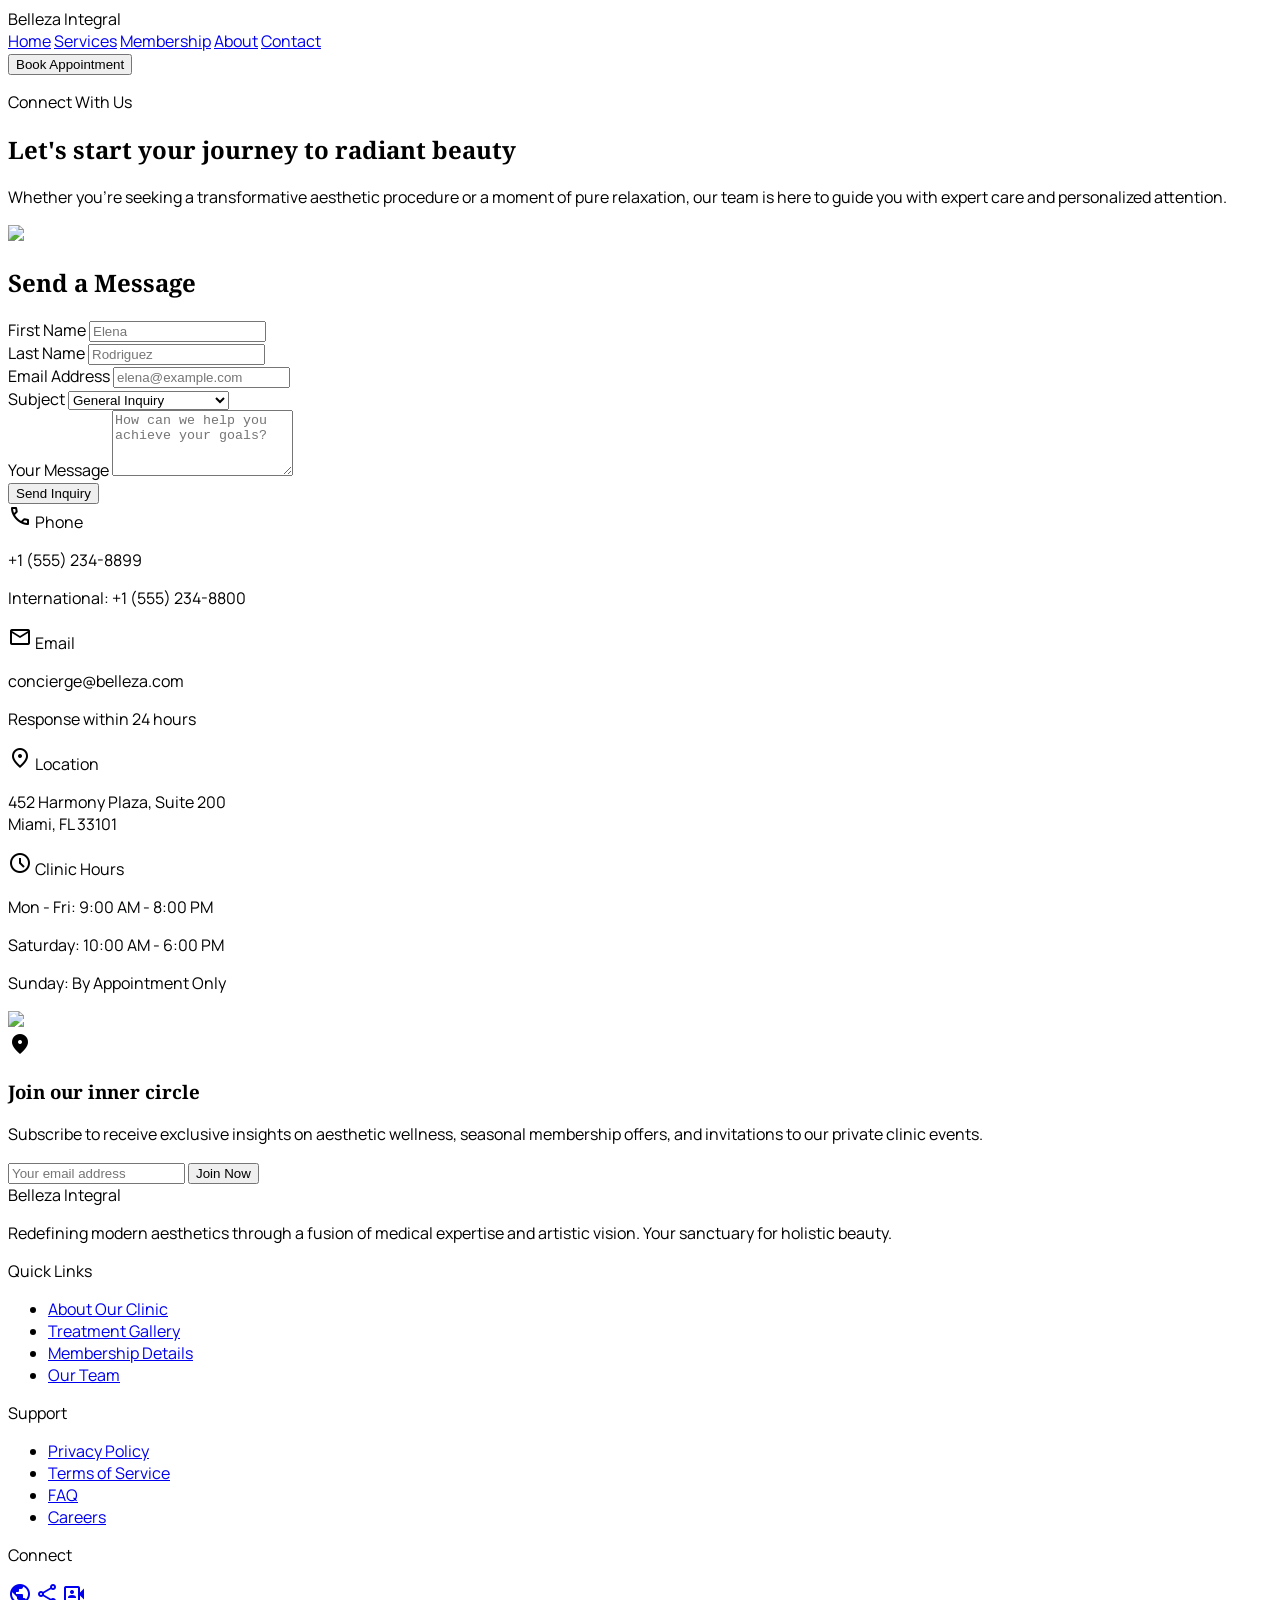
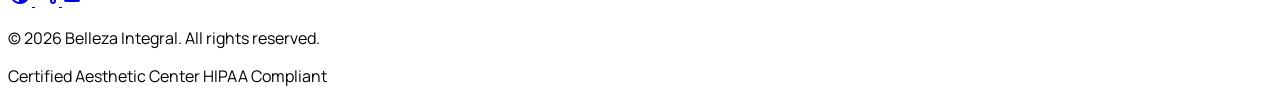
==== contact.html @ de11c049 "Add files via upload" ====
<!DOCTYPE html>

<html class="light" lang="en"><head>
<meta charset="utf-8"/>
<meta content="width=device-width, initial-scale=1.0" name="viewport"/>
<link href="https://fonts.googleapis.com/css2?family=Noto+Serif:ital,wght@0,400;0,700;1,400&amp;family=Manrope:wght@300;400;600;800&amp;display=swap" rel="stylesheet"/>
<link href="https://fonts.googleapis.com/css2?family=Material+Symbols+Outlined:wght,FILL@100..700,0..1&amp;display=swap" rel="stylesheet"/>
<link href="https://fonts.googleapis.com/css2?family=Material+Symbols+Outlined:wght,FILL@100..700,0..1&amp;display=swap" rel="stylesheet"/>
<script src="https://cdn.tailwindcss.com?plugins=forms,container-queries"></script>
<script id="tailwind-config">
      tailwind.config = {
        darkMode: "class",
        theme: {
          extend: {
            "colors": {
                    "on-secondary-fixed-variant": "#524436",
                    "primary-fixed-dim": "#e1c19f",
                    "on-primary": "#ffffff",
                    "surface-bright": "#fbf9f5",
                    "tertiary-fixed": "#ffdbd0",
                    "outline-variant": "#d1c4b8",
                    "on-primary-fixed": "#291804",
                    "secondary-container": "#f4dfcb",
                    "on-tertiary-fixed-variant": "#5d4037",
                    "surface-variant": "#e4e2de",
                    "surface-container": "#efeeea",
                    "on-surface-variant": "#4e453c",
                    "surface-container-high": "#eae8e4",
                    "tertiary-container": "#8f6d62",
                    "surface-dim": "#dbdad6",
                    "inverse-primary": "#e1c19f",
                    "secondary-fixed-dim": "#d7c3b0",
                    "on-error": "#ffffff",
                    "on-primary-container": "#fffbff",
                    "primary-container": "#8a7053",
                    "secondary-fixed": "#f4dfcb",
                    "surface-container-highest": "#e4e2de",
                    "tertiary": "#74554b",
                    "primary-fixed": "#ffddba",
                    "outline": "#80756b",
                    "on-secondary-fixed": "#241a0e",
                    "on-tertiary-fixed": "#2c160e",
                    "error": "#ba1a1a",
                    "surface-tint": "#735a3f",
                    "surface-container-low": "#f5f3ef",
                    "on-primary-fixed-variant": "#594229",
                    "background": "#fbf9f5",
                    "surface-container-lowest": "#ffffff",
                    "inverse-surface": "#30312e",
                    "inverse-on-surface": "#f2f0ed",
                    "primary": "#70573c",
                    "error-container": "#ffdad6",
                    "on-error-container": "#93000a",
                    "on-secondary-container": "#716252",
                    "on-secondary": "#ffffff",
                    "on-surface": "#1b1c1a",
                    "on-tertiary-container": "#fffbff",
                    "secondary": "#6b5c4c",
                    "on-background": "#1b1c1a",
                    "surface": "#fbf9f5",
                    "on-tertiary": "#ffffff",
                    "tertiary-fixed-dim": "#e7bdb1"
            },
            "borderRadius": {
                    "DEFAULT": "0.25rem",
                    "lg": "0.5rem",
                    "xl": "0.75rem",
                    "full": "9999px"
            },
            "fontFamily": {
                    "headline": ["Noto Serif"],
                    "body": ["Manrope"],
                    "label": ["Manrope"]
            }
          },
        },
      }
    </script>
<style>
        body { font-family: 'Manrope', sans-serif; }
        h1, h2, h3 { font-family: 'Noto Serif', serif; }
        .material-symbols-outlined {
            font-variation-settings: 'FILL' 0, 'wght' 400, 'GRAD' 0, 'opsz' 24;
        }
        .tonal-shift-on-scroll { transition: background-color 0.3s ease; }
    </style>
</head>
<body class="bg-background text-on-surface antialiased">
<!-- TopNavBar -->
<nav class="fixed top-0 w-full z-50 bg-surface/80 backdrop-blur-md shadow-sm">
<div class="flex justify-between items-center px-12 py-6 max-w-screen-2xl mx-auto">
<div class="text-2xl font-serif italic text-stone-800">Belleza Integral</div>
<div class="hidden md:flex items-center space-x-12">
<a class="font-serif text-lg tracking-wide text-stone-500 hover:text-stone-800 hover:scale-105 transition-transform duration-300" href="home.html">Home</a>
<a class="font-serif text-lg tracking-wide text-stone-500 hover:text-stone-800 hover:scale-105 transition-transform duration-300" href="services.html">Services</a>
<a class="font-serif text-lg tracking-wide text-stone-500 hover:text-stone-800 hover:scale-105 transition-transform duration-300" href="membership.html">Membership</a>
<a class="font-serif text-lg tracking-wide text-stone-500 hover:text-stone-800 hover:scale-105 transition-transform duration-300" href="about.html">About</a>
<a class="font-serif text-lg tracking-wide text-stone-900 border-b border-stone-400 pb-1 hover:scale-105 transition-transform duration-300" href="contact.html">Contact</a>
</div>
<button class="bg-primary text-on-primary px-8 py-3 rounded-md font-label font-semibold text-sm hover:scale-105 transition-transform duration-300">
                Book Appointment
            </button>
</div>
</nav>
<main class="pt-32">
<!-- Hero Section -->
<section class="px-12 max-w-7xl mx-auto mb-24 overflow-hidden">
<div class="grid grid-cols-1 md:grid-cols-12 gap-12 items-center">
<div class="md:col-span-7">
<p class="text-primary font-label uppercase tracking-[0.2em] text-xs font-bold mb-4">Connect With Us</p>
<h1 class="text-6xl font-headline leading-tight mb-8">Let's start your journey to <span class="italic">radiant beauty</span></h1>
<p class="text-on-surface-variant text-lg max-w-xl leading-relaxed">Whether you're seeking a transformative aesthetic procedure or a moment of pure relaxation, our team is here to guide you with expert care and personalized attention.</p>
</div>
<div class="md:col-span-5 relative">
<div class="aspect-[4/5] rounded-xl overflow-hidden shadow-2xl">
<img class="w-full h-full object-cover" data-alt="Close-up of a high-end luxury spa interior with warm ambient lighting, marble surfaces, and fresh lilies in a crystal vase" src="https://lh3.googleusercontent.com/aida-public/[base64]"/>
</div>
<!-- Overlapping Decorative Element -->
<div class="absolute -bottom-8 -left-8 w-32 h-32 bg-primary-fixed-dim/30 rounded-full blur-3xl -z-10"></div>
</div>
</div>
</section>
<!-- Main Content Grid -->
<section class="bg-surface-container-low py-24">
<div class="max-w-7xl mx-auto px-12">
<div class="grid grid-cols-1 lg:grid-cols-2 gap-20">
<!-- Form Side -->
<div class="bg-surface-container-lowest p-12 rounded-xl">
<h2 class="text-3xl font-headline mb-8">Send a Message</h2>
<form class="space-y-6">
<div class="grid grid-cols-1 md:grid-cols-2 gap-6">
<div class="space-y-2">
<label class="block font-label text-sm text-on-surface-variant">First Name</label>
<input class="w-full bg-surface-container-highest border-0 border-b-2 border-transparent focus:border-primary focus:ring-0 transition-all p-4 rounded-t-lg" placeholder="Elena" type="text"/>
</div>
<div class="space-y-2">
<label class="block font-label text-sm text-on-surface-variant">Last Name</label>
<input class="w-full bg-surface-container-highest border-0 border-b-2 border-transparent focus:border-primary focus:ring-0 transition-all p-4 rounded-t-lg" placeholder="Rodriguez" type="text"/>
</div>
</div>
<div class="space-y-2">
<label class="block font-label text-sm text-on-surface-variant">Email Address</label>
<input class="w-full bg-surface-container-highest border-0 border-b-2 border-transparent focus:border-primary focus:ring-0 transition-all p-4 rounded-t-lg" placeholder="elena@example.com" type="email"/>
</div>
<div class="space-y-2">
<label class="block font-label text-sm text-on-surface-variant">Subject</label>
<select class="w-full bg-surface-container-highest border-0 border-b-2 border-transparent focus:border-primary focus:ring-0 transition-all p-4 rounded-t-lg">
<option>General Inquiry</option>
<option>Treatment Consultation</option>
<option>Membership Program</option>
<option>Careers</option>
</select>
</div>
<div class="space-y-2">
<label class="block font-label text-sm text-on-surface-variant">Your Message</label>
<textarea class="w-full bg-surface-container-highest border-0 border-b-2 border-transparent focus:border-primary focus:ring-0 transition-all p-4 rounded-t-lg" placeholder="How can we help you achieve your goals?" rows="4"></textarea>
</div>
<button class="w-full bg-primary text-on-primary py-5 rounded-md font-label font-bold uppercase tracking-widest text-sm hover:scale-[1.02] transition-transform" type="submit">
                                Send Inquiry
                            </button>
</form>
</div>
<!-- Info Side -->
<div class="space-y-16">
<!-- Contact Blocks -->
<div class="grid grid-cols-1 md:grid-cols-2 gap-10">
<div class="space-y-4">
<div class="flex items-center gap-3 text-primary">
<span class="material-symbols-outlined">call</span>
<span class="font-label font-bold text-xs uppercase tracking-wider">Phone</span>
</div>
<p class="text-xl font-headline">+1 (555) 234-8899</p>
<p class="text-on-surface-variant text-sm">International: +1 (555) 234-8800</p>
</div>
<div class="space-y-4">
<div class="flex items-center gap-3 text-primary">
<span class="material-symbols-outlined">mail</span>
<span class="font-label font-bold text-xs uppercase tracking-wider">Email</span>
</div>
<p class="text-xl font-headline">concierge@belleza.com</p>
<p class="text-on-surface-variant text-sm">Response within 24 hours</p>
</div>
<div class="space-y-4">
<div class="flex items-center gap-3 text-primary">
<span class="material-symbols-outlined">location_on</span>
<span class="font-label font-bold text-xs uppercase tracking-wider">Location</span>
</div>
<p class="text-xl font-headline leading-snug">452 Harmony Plaza, Suite 200<br/>Miami, FL 33101</p>
</div>
<div class="space-y-4">
<div class="flex items-center gap-3 text-primary">
<span class="material-symbols-outlined">schedule</span>
<span class="font-label font-bold text-xs uppercase tracking-wider">Clinic Hours</span>
</div>
<div class="text-on-surface-variant text-sm space-y-1">
<p><span class="font-bold">Mon - Fri:</span> 9:00 AM - 8:00 PM</p>
<p><span class="font-bold">Saturday:</span> 10:00 AM - 6:00 PM</p>
<p><span class="font-bold">Sunday:</span> By Appointment Only</p>
</div>
</div>
</div>
<!-- Map Integration -->
<div class="rounded-xl overflow-hidden h-72 shadow-inner border border-outline-variant/10 relative">
<div class="absolute inset-0 bg-stone-200">
<img class="w-full h-full object-cover grayscale opacity-50 contrast-125" data-alt="Stylized map showing luxury boutique locations in a modern urban district with minimalist design" data-location="Miami" src="https://lh3.googleusercontent.com/aida-public/[base64]"/>
</div>
<div class="absolute inset-0 flex items-center justify-center">
<div class="bg-primary text-on-primary p-4 rounded-full shadow-lg">
<span class="material-symbols-outlined text-3xl" style="font-variation-settings: 'FILL' 1;">location_on</span>
</div>
</div>
</div>
</div>
</div>
</div>
</section>
<!-- Newsletter / CTA -->
<section class="py-24 px-12 bg-background">
<div class="max-w-5xl mx-auto text-center space-y-8">
<h3 class="text-4xl font-headline">Join our inner circle</h3>
<p class="text-on-surface-variant max-w-2xl mx-auto">Subscribe to receive exclusive insights on aesthetic wellness, seasonal membership offers, and invitations to our private clinic events.</p>
<div class="flex flex-col md:flex-row gap-4 max-w-md mx-auto">
<input class="flex-grow bg-surface-container border-0 p-4 rounded-lg focus:ring-1 focus:ring-primary" placeholder="Your email address" type="email"/>
<button class="bg-primary text-on-primary px-8 py-4 rounded-lg font-label font-bold text-sm uppercase tracking-widest whitespace-nowrap">Join Now</button>
</div>
</div>
</section>
</main>
<!-- Footer -->
<footer class="bg-stone-100 py-16 px-12 border-t border-outline-variant/10">
<div class="grid grid-cols-1 md:grid-cols-4 gap-12 max-w-7xl mx-auto">
<div class="space-y-6">
<div class="text-xl font-serif text-stone-900">Belleza Integral</div>
<p class="text-stone-500 font-sans text-sm leading-relaxed">Redefining modern aesthetics through a fusion of medical expertise and artistic vision. Your sanctuary for holistic beauty.</p>
</div>
<div class="space-y-6">
<p class="font-label font-bold text-xs uppercase tracking-widest text-stone-900">Quick Links</p>
<ul class="space-y-3">
<li><a class="text-stone-500 font-sans text-sm hover:underline hover:text-stone-900 transition-all" href="#">About Our Clinic</a></li>
<li><a class="text-stone-500 font-sans text-sm hover:underline hover:text-stone-900 transition-all" href="#">Treatment Gallery</a></li>
<li><a class="text-stone-500 font-sans text-sm hover:underline hover:text-stone-900 transition-all" href="#">Membership Details</a></li>
<li><a class="text-stone-500 font-sans text-sm hover:underline hover:text-stone-900 transition-all" href="#">Our Team</a></li>
</ul>
</div>
<div class="space-y-6">
<p class="font-label font-bold text-xs uppercase tracking-widest text-stone-900">Support</p>
<ul class="space-y-3">
<li><a class="text-stone-500 font-sans text-sm hover:underline hover:text-stone-900 transition-all" href="#">Privacy Policy</a></li>
<li><a class="text-stone-500 font-sans text-sm hover:underline hover:text-stone-900 transition-all" href="#">Terms of Service</a></li>
<li><a class="text-stone-500 font-sans text-sm hover:underline hover:text-stone-900 transition-all" href="#">FAQ</a></li>
<li><a class="text-stone-500 font-sans text-sm hover:underline hover:text-stone-900 transition-all" href="#">Careers</a></li>
</ul>
</div>
<div class="space-y-6">
<p class="font-label font-bold text-xs uppercase tracking-widest text-stone-900">Connect</p>
<div class="flex gap-4">
<a class="w-10 h-10 rounded-full bg-stone-200 flex items-center justify-center text-stone-600 hover:bg-primary hover:text-on-primary transition-colors" href="#">
<span class="material-symbols-outlined text-lg">public</span>
</a>
<a class="w-10 h-10 rounded-full bg-stone-200 flex items-center justify-center text-stone-600 hover:bg-primary hover:text-on-primary transition-colors" href="#">
<span class="material-symbols-outlined text-lg">share</span>
</a>
<a class="w-10 h-10 rounded-full bg-stone-200 flex items-center justify-center text-stone-600 hover:bg-primary hover:text-on-primary transition-colors" href="#">
<span class="material-symbols-outlined text-lg">video_camera_front</span>
</a>
</div>
</div>
</div>
<div class="max-w-7xl mx-auto mt-16 pt-8 border-t border-stone-200 flex flex-col md:flex-row justify-between items-center gap-4">
<p class="text-stone-500 font-sans text-sm">© 2026 Belleza Integral. All rights reserved.</p>
<div class="flex gap-8 text-stone-400 font-sans text-xs uppercase tracking-widest">
<span>Certified Aesthetic Center</span>
<span>HIPAA Compliant</span>
</div>
</div>
</footer>
</body></html>
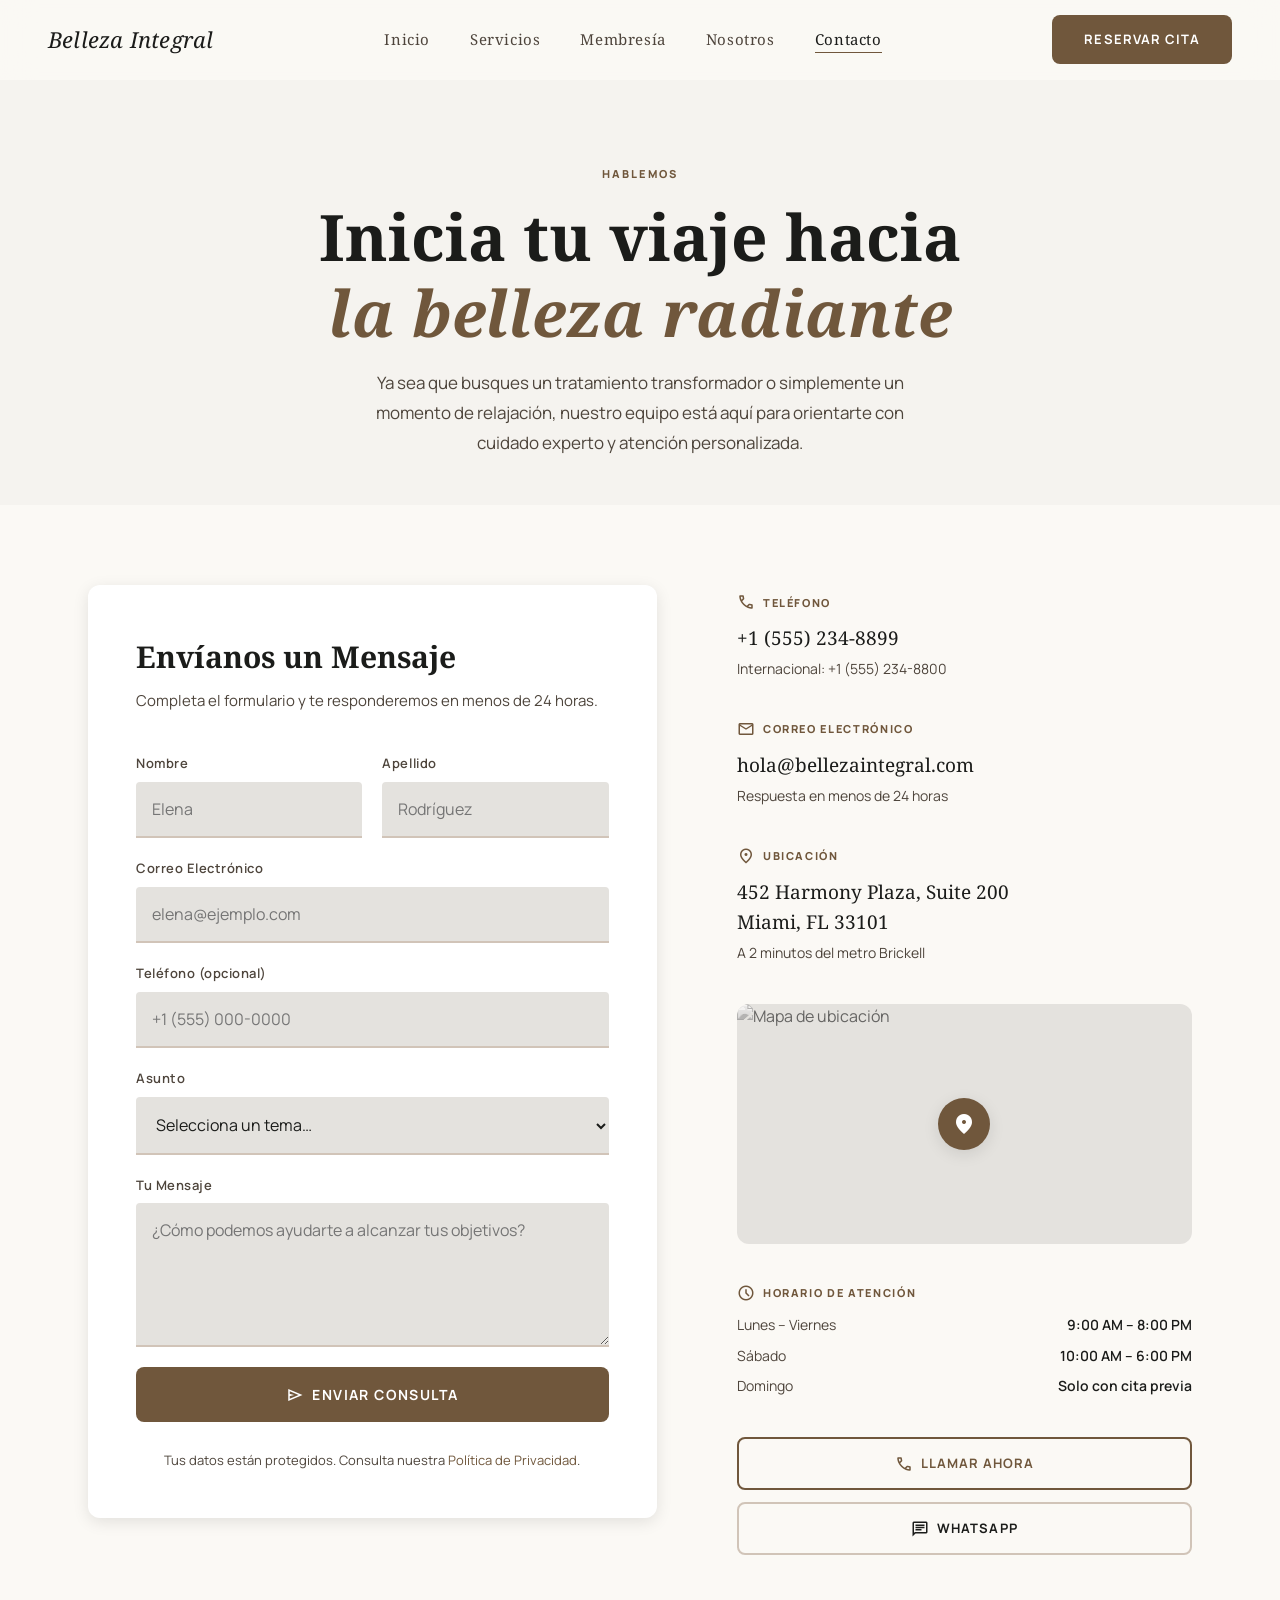
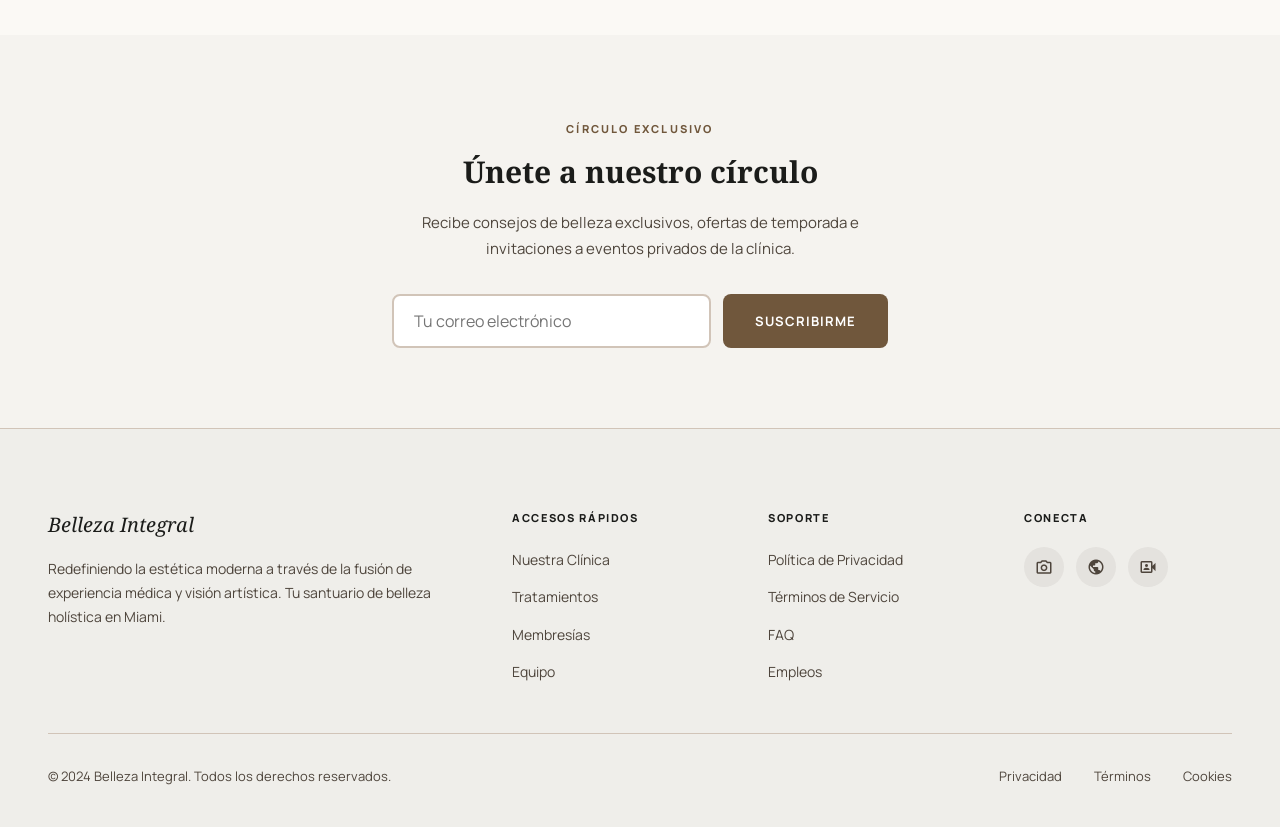
==== commit 7c156987: "Add files via upload" ====
--- a/contact.html
+++ b/contact.html
@@ -1,277 +1,245 @@
 <!DOCTYPE html>
-
-<html class="light" lang="en"><head>
-<meta charset="utf-8"/>
-<meta content="width=device-width, initial-scale=1.0" name="viewport"/>
-<link href="https://fonts.googleapis.com/css2?family=Noto+Serif:ital,wght@0,400;0,700;1,400&amp;family=Manrope:wght@300;400;600;800&amp;display=swap" rel="stylesheet"/>
-<link href="https://fonts.googleapis.com/css2?family=Material+Symbols+Outlined:wght,FILL@100..700,0..1&amp;display=swap" rel="stylesheet"/>
-<link href="https://fonts.googleapis.com/css2?family=Material+Symbols+Outlined:wght,FILL@100..700,0..1&amp;display=swap" rel="stylesheet"/>
-<script src="https://cdn.tailwindcss.com?plugins=forms,container-queries"></script>
-<script id="tailwind-config">
-      tailwind.config = {
-        darkMode: "class",
-        theme: {
-          extend: {
-            "colors": {
-                    "on-secondary-fixed-variant": "#524436",
-                    "primary-fixed-dim": "#e1c19f",
-                    "on-primary": "#ffffff",
-                    "surface-bright": "#fbf9f5",
-                    "tertiary-fixed": "#ffdbd0",
-                    "outline-variant": "#d1c4b8",
-                    "on-primary-fixed": "#291804",
-                    "secondary-container": "#f4dfcb",
-                    "on-tertiary-fixed-variant": "#5d4037",
-                    "surface-variant": "#e4e2de",
-                    "surface-container": "#efeeea",
-                    "on-surface-variant": "#4e453c",
-                    "surface-container-high": "#eae8e4",
-                    "tertiary-container": "#8f6d62",
-                    "surface-dim": "#dbdad6",
-                    "inverse-primary": "#e1c19f",
-                    "secondary-fixed-dim": "#d7c3b0",
-                    "on-error": "#ffffff",
-                    "on-primary-container": "#fffbff",
-                    "primary-container": "#8a7053",
-                    "secondary-fixed": "#f4dfcb",
-                    "surface-container-highest": "#e4e2de",
-                    "tertiary": "#74554b",
-                    "primary-fixed": "#ffddba",
-                    "outline": "#80756b",
-                    "on-secondary-fixed": "#241a0e",
-                    "on-tertiary-fixed": "#2c160e",
-                    "error": "#ba1a1a",
-                    "surface-tint": "#735a3f",
-                    "surface-container-low": "#f5f3ef",
-                    "on-primary-fixed-variant": "#594229",
-                    "background": "#fbf9f5",
-                    "surface-container-lowest": "#ffffff",
-                    "inverse-surface": "#30312e",
-                    "inverse-on-surface": "#f2f0ed",
-                    "primary": "#70573c",
-                    "error-container": "#ffdad6",
-                    "on-error-container": "#93000a",
-                    "on-secondary-container": "#716252",
-                    "on-secondary": "#ffffff",
-                    "on-surface": "#1b1c1a",
-                    "on-tertiary-container": "#fffbff",
-                    "secondary": "#6b5c4c",
-                    "on-background": "#1b1c1a",
-                    "surface": "#fbf9f5",
-                    "on-tertiary": "#ffffff",
-                    "tertiary-fixed-dim": "#e7bdb1"
-            },
-            "borderRadius": {
-                    "DEFAULT": "0.25rem",
-                    "lg": "0.5rem",
-                    "xl": "0.75rem",
-                    "full": "9999px"
-            },
-            "fontFamily": {
-                    "headline": ["Noto Serif"],
-                    "body": ["Manrope"],
-                    "label": ["Manrope"]
-            }
-          },
-        },
-      }
-    </script>
-<style>
-        body { font-family: 'Manrope', sans-serif; }
-        h1, h2, h3 { font-family: 'Noto Serif', serif; }
-        .material-symbols-outlined {
-            font-variation-settings: 'FILL' 0, 'wght' 400, 'GRAD' 0, 'opsz' 24;
-        }
-        .tonal-shift-on-scroll { transition: background-color 0.3s ease; }
-    </style>
+<html lang="es">
+<head>
+  <meta charset="UTF-8"/>
+  <meta name="viewport" content="width=device-width, initial-scale=1.0"/>
+  <title>Contacto — Belleza Integral</title>
+  <meta name="description" content="Contáctanos y reserva tu cita en Belleza Integral. Estamos en Miami, FL."/>
+  <link rel="preconnect" href="https://fonts.googleapis.com"/>
+  <link rel="preconnect" href="https://fonts.gstatic.com" crossorigin/>
+  <link href="https://fonts.googleapis.com/css2?family=Noto+Serif:ital,wght@0,400;0,700;1,400&family=Manrope:wght@300;400;600;800&display=swap" rel="stylesheet"/>
+  <link href="https://fonts.googleapis.com/css2?family=Material+Symbols+Outlined:opsz,wght,FILL,GRAD@24,400,0,0" rel="stylesheet"/>
+  <link rel="stylesheet" href="styles.css"/>
 </head>
-<body class="bg-background text-on-surface antialiased">
-<!-- TopNavBar -->
-<nav class="fixed top-0 w-full z-50 bg-surface/80 backdrop-blur-md shadow-sm">
-<div class="flex justify-between items-center px-12 py-6 max-w-screen-2xl mx-auto">
-<div class="text-2xl font-serif italic text-stone-800">Belleza Integral</div>
-<div class="hidden md:flex items-center space-x-12">
-<a class="font-serif text-lg tracking-wide text-stone-500 hover:text-stone-800 hover:scale-105 transition-transform duration-300" href="home.html">Home</a>
-<a class="font-serif text-lg tracking-wide text-stone-500 hover:text-stone-800 hover:scale-105 transition-transform duration-300" href="services.html">Services</a>
-<a class="font-serif text-lg tracking-wide text-stone-500 hover:text-stone-800 hover:scale-105 transition-transform duration-300" href="membership.html">Membership</a>
-<a class="font-serif text-lg tracking-wide text-stone-500 hover:text-stone-800 hover:scale-105 transition-transform duration-300" href="about.html">About</a>
-<a class="font-serif text-lg tracking-wide text-stone-900 border-b border-stone-400 pb-1 hover:scale-105 transition-transform duration-300" href="contact.html">Contact</a>
+<body>
+
+<!-- ══ NAV ══════════════════════════════════ -->
+<nav class="nav">
+  <div class="nav__inner">
+    <a href="index.html" class="nav__logo">Belleza Integral</a>
+    <ul class="nav__links">
+      <li><a href="index.html">Inicio</a></li>
+      <li><a href="services.html">Servicios</a></li>
+      <li><a href="membership.html">Membresía</a></li>
+      <li><a href="about.html">Nosotros</a></li>
+      <li><a href="contact.html">Contacto</a></li>
+    </ul>
+    <a href="contact.html" class="btn btn--primary nav__cta">Reservar Cita</a>
+    <button class="nav__burger" aria-label="Abrir menú"><span></span><span></span><span></span></button>
+  </div>
+</nav>
+<div class="nav__mobile">
+  <a href="index.html">Inicio</a>
+  <a href="services.html">Servicios</a>
+  <a href="membership.html">Membresía</a>
+  <a href="about.html">Nosotros</a>
+  <a href="contact.html">Contacto</a>
+  <a href="contact.html" class="btn btn--primary nav__cta">Reservar Cita</a>
 </div>
-<button class="bg-primary text-on-primary px-8 py-3 rounded-md font-label font-semibold text-sm hover:scale-105 transition-transform duration-300">
-                Book Appointment
-            </button>
+
+<main>
+
+<!-- ══ PAGE HERO ════════════════════════════ -->
+<section class="page-hero" style="padding-bottom:3rem">
+  <div class="container">
+    <span class="eyebrow reveal">Hablemos</span>
+    <h1 class="section-title reveal reveal-delay-1">
+      Inicia tu viaje hacia<br/><em style="font-style:italic;color:var(--clr-primary)">la belleza radiante</em>
+    </h1>
+    <p class="section-desc reveal reveal-delay-2" style="margin:0 auto; text-align:center">
+      Ya sea que busques un tratamiento transformador o simplemente un momento de relajación, nuestro equipo está aquí para orientarte con cuidado experto y atención personalizada.
+    </p>
+  </div>
+</section>
+
+<!-- ══ CONTACT GRID ══════════════════════════ -->
+<div class="contact-grid">
+
+  <!-- Form -->
+  <div>
+    <div class="contact-form-card reveal">
+      <h2 class="contact-form__title">Envíanos un Mensaje</h2>
+      <p class="contact-form__subtitle">Completa el formulario y te responderemos en menos de 24 horas.</p>
+      <form class="form-fields" novalidate>
+        <div class="form-row">
+          <div class="field">
+            <label for="fname">Nombre</label>
+            <input id="fname" type="text" placeholder="Elena" autocomplete="given-name"/>
+          </div>
+          <div class="field">
+            <label for="lname">Apellido</label>
+            <input id="lname" type="text" placeholder="Rodríguez" autocomplete="family-name"/>
+          </div>
+        </div>
+        <div class="field">
+          <label for="email">Correo Electrónico</label>
+          <input id="email" type="email" placeholder="elena@ejemplo.com" autocomplete="email"/>
+        </div>
+        <div class="field">
+          <label for="phone">Teléfono (opcional)</label>
+          <input id="phone" type="tel" placeholder="+1 (555) 000-0000" autocomplete="tel"/>
+        </div>
+        <div class="field">
+          <label for="subject">Asunto</label>
+          <select id="subject">
+            <option value="">Selecciona un tema…</option>
+            <option>Consulta General</option>
+            <option>Consulta de Tratamiento</option>
+            <option>Programa de Membresía</option>
+            <option>Reserva de Cita</option>
+            <option>Empleos</option>
+          </select>
+        </div>
+        <div class="field">
+          <label for="message">Tu Mensaje</label>
+          <textarea id="message" rows="5" placeholder="¿Cómo podemos ayudarte a alcanzar tus objetivos?"></textarea>
+        </div>
+        <button type="submit" class="btn btn--primary" style="width:100%; justify-content:center; padding:1.1rem 2rem; font-size:.875rem; letter-spacing:.1em">
+          <span class="material-symbols-outlined" style="font-size:18px">send</span>
+          Enviar Consulta
+        </button>
+        <p style="font-size:.8125rem; color:var(--clr-on-surface-var); text-align:center; margin-top:.5rem">
+          Tus datos están protegidos. Consulta nuestra <a href="#" style="color:var(--clr-primary)">Política de Privacidad</a>.
+        </p>
+      </form>
+    </div>
+  </div>
+
+  <!-- Info -->
+  <div class="contact-info reveal reveal-delay-2">
+
+    <div>
+      <div class="contact-block__label">
+        <span class="material-symbols-outlined" style="font-size:18px">call</span>
+        Teléfono
+      </div>
+      <p class="contact-block__primary">+1 (555) 234-8899</p>
+      <p class="contact-block__secondary">Internacional: +1 (555) 234-8800</p>
+    </div>
+
+    <div>
+      <div class="contact-block__label">
+        <span class="material-symbols-outlined" style="font-size:18px">mail</span>
+        Correo Electrónico
+      </div>
+      <p class="contact-block__primary">hola@bellezaintegral.com</p>
+      <p class="contact-block__secondary">Respuesta en menos de 24 horas</p>
+    </div>
+
+    <div>
+      <div class="contact-block__label">
+        <span class="material-symbols-outlined" style="font-size:18px">location_on</span>
+        Ubicación
+      </div>
+      <p class="contact-block__primary">452 Harmony Plaza, Suite 200<br/>Miami, FL 33101</p>
+      <p class="contact-block__secondary">A 2 minutos del metro Brickell</p>
+    </div>
+
+    <!-- Map -->
+    <div class="map-placeholder">
+      <img
+        src="https://lh3.googleusercontent.com/aida-public/[base64]"
+        alt="Mapa de ubicación"
+        aria-hidden="true"
+      />
+      <div class="map-pin" aria-hidden="true">
+        <span class="material-symbols-outlined icon-filled">location_on</span>
+      </div>
+    </div>
+
+    <!-- Hours -->
+    <div>
+      <div class="contact-block__label">
+        <span class="material-symbols-outlined" style="font-size:18px">schedule</span>
+        Horario de Atención
+      </div>
+      <div class="hours-table">
+        <div class="hours-row">
+          <span class="hours-row__day">Lunes – Viernes</span>
+          <span class="hours-row__time">9:00 AM – 8:00 PM</span>
+        </div>
+        <div class="hours-row">
+          <span class="hours-row__day">Sábado</span>
+          <span class="hours-row__time">10:00 AM – 6:00 PM</span>
+        </div>
+        <div class="hours-row">
+          <span class="hours-row__day">Domingo</span>
+          <span class="hours-row__time">Solo con cita previa</span>
+        </div>
+      </div>
+    </div>
+
+    <!-- Quick actions -->
+    <div style="display:flex; flex-direction:column; gap:.75rem">
+      <a href="tel:+15552348899" class="btn btn--outline" style="width:100%; justify-content:center">
+        <span class="material-symbols-outlined" style="font-size:18px">call</span>
+        Llamar Ahora
+      </a>
+      <a href="https://wa.me/15552348899" target="_blank" rel="noopener" class="btn btn--ghost" style="width:100%; justify-content:center">
+        <span class="material-symbols-outlined" style="font-size:18px">chat</span>
+        WhatsApp
+      </a>
+    </div>
+
+  </div>
 </div>
-</nav>
-<main class="pt-32">
-<!-- Hero Section -->
-<section class="px-12 max-w-7xl mx-auto mb-24 overflow-hidden">
-<div class="grid grid-cols-1 md:grid-cols-12 gap-12 items-center">
-<div class="md:col-span-7">
-<p class="text-primary font-label uppercase tracking-[0.2em] text-xs font-bold mb-4">Connect With Us</p>
-<h1 class="text-6xl font-headline leading-tight mb-8">Let's start your journey to <span class="italic">radiant beauty</span></h1>
-<p class="text-on-surface-variant text-lg max-w-xl leading-relaxed">Whether you're seeking a transformative aesthetic procedure or a moment of pure relaxation, our team is here to guide you with expert care and personalized attention.</p>
-</div>
-<div class="md:col-span-5 relative">
-<div class="aspect-[4/5] rounded-xl overflow-hidden shadow-2xl">
-<img class="w-full h-full object-cover" data-alt="Close-up of a high-end luxury spa interior with warm ambient lighting, marble surfaces, and fresh lilies in a crystal vase" src="https://lh3.googleusercontent.com/aida-public/[base64]"/>
-</div>
-<!-- Overlapping Decorative Element -->
-<div class="absolute -bottom-8 -left-8 w-32 h-32 bg-primary-fixed-dim/30 rounded-full blur-3xl -z-10"></div>
-</div>
-</div>
+
+<!-- ══ NEWSLETTER ════════════════════════════ -->
+<section class="newsletter">
+  <div class="newsletter__inner reveal">
+    <span class="eyebrow">Círculo Exclusivo</span>
+    <h2 class="section-title" style="font-size:1.875rem">Únete a nuestro círculo</h2>
+    <p class="section-desc" style="margin:0 auto; text-align:center; font-size:.9375rem">
+      Recibe consejos de belleza exclusivos, ofertas de temporada e invitaciones a eventos privados de la clínica.
+    </p>
+    <form class="newsletter__form" novalidate>
+      <input class="newsletter__input" type="email" placeholder="Tu correo electrónico" required aria-label="Correo electrónico"/>
+      <button type="submit" class="btn btn--primary">Suscribirme</button>
+    </form>
+  </div>
 </section>
-<!-- Main Content Grid -->
-<section class="bg-surface-container-low py-24">
-<div class="max-w-7xl mx-auto px-12">
-<div class="grid grid-cols-1 lg:grid-cols-2 gap-20">
-<!-- Form Side -->
-<div class="bg-surface-container-lowest p-12 rounded-xl">
-<h2 class="text-3xl font-headline mb-8">Send a Message</h2>
-<form class="space-y-6">
-<div class="grid grid-cols-1 md:grid-cols-2 gap-6">
-<div class="space-y-2">
-<label class="block font-label text-sm text-on-surface-variant">First Name</label>
-<input class="w-full bg-surface-container-highest border-0 border-b-2 border-transparent focus:border-primary focus:ring-0 transition-all p-4 rounded-t-lg" placeholder="Elena" type="text"/>
-</div>
-<div class="space-y-2">
-<label class="block font-label text-sm text-on-surface-variant">Last Name</label>
-<input class="w-full bg-surface-container-highest border-0 border-b-2 border-transparent focus:border-primary focus:ring-0 transition-all p-4 rounded-t-lg" placeholder="Rodriguez" type="text"/>
-</div>
-</div>
-<div class="space-y-2">
-<label class="block font-label text-sm text-on-surface-variant">Email Address</label>
-<input class="w-full bg-surface-container-highest border-0 border-b-2 border-transparent focus:border-primary focus:ring-0 transition-all p-4 rounded-t-lg" placeholder="elena@example.com" type="email"/>
-</div>
-<div class="space-y-2">
-<label class="block font-label text-sm text-on-surface-variant">Subject</label>
-<select class="w-full bg-surface-container-highest border-0 border-b-2 border-transparent focus:border-primary focus:ring-0 transition-all p-4 rounded-t-lg">
-<option>General Inquiry</option>
-<option>Treatment Consultation</option>
-<option>Membership Program</option>
-<option>Careers</option>
-</select>
-</div>
-<div class="space-y-2">
-<label class="block font-label text-sm text-on-surface-variant">Your Message</label>
-<textarea class="w-full bg-surface-container-highest border-0 border-b-2 border-transparent focus:border-primary focus:ring-0 transition-all p-4 rounded-t-lg" placeholder="How can we help you achieve your goals?" rows="4"></textarea>
-</div>
-<button class="w-full bg-primary text-on-primary py-5 rounded-md font-label font-bold uppercase tracking-widest text-sm hover:scale-[1.02] transition-transform" type="submit">
-                                Send Inquiry
-                            </button>
-</form>
-</div>
-<!-- Info Side -->
-<div class="space-y-16">
-<!-- Contact Blocks -->
-<div class="grid grid-cols-1 md:grid-cols-2 gap-10">
-<div class="space-y-4">
-<div class="flex items-center gap-3 text-primary">
-<span class="material-symbols-outlined">call</span>
-<span class="font-label font-bold text-xs uppercase tracking-wider">Phone</span>
-</div>
-<p class="text-xl font-headline">+1 (555) 234-8899</p>
-<p class="text-on-surface-variant text-sm">International: +1 (555) 234-8800</p>
-</div>
-<div class="space-y-4">
-<div class="flex items-center gap-3 text-primary">
-<span class="material-symbols-outlined">mail</span>
-<span class="font-label font-bold text-xs uppercase tracking-wider">Email</span>
-</div>
-<p class="text-xl font-headline">concierge@belleza.com</p>
-<p class="text-on-surface-variant text-sm">Response within 24 hours</p>
-</div>
-<div class="space-y-4">
-<div class="flex items-center gap-3 text-primary">
-<span class="material-symbols-outlined">location_on</span>
-<span class="font-label font-bold text-xs uppercase tracking-wider">Location</span>
-</div>
-<p class="text-xl font-headline leading-snug">452 Harmony Plaza, Suite 200<br/>Miami, FL 33101</p>
-</div>
-<div class="space-y-4">
-<div class="flex items-center gap-3 text-primary">
-<span class="material-symbols-outlined">schedule</span>
-<span class="font-label font-bold text-xs uppercase tracking-wider">Clinic Hours</span>
-</div>
-<div class="text-on-surface-variant text-sm space-y-1">
-<p><span class="font-bold">Mon - Fri:</span> 9:00 AM - 8:00 PM</p>
-<p><span class="font-bold">Saturday:</span> 10:00 AM - 6:00 PM</p>
-<p><span class="font-bold">Sunday:</span> By Appointment Only</p>
-</div>
-</div>
-</div>
-<!-- Map Integration -->
-<div class="rounded-xl overflow-hidden h-72 shadow-inner border border-outline-variant/10 relative">
-<div class="absolute inset-0 bg-stone-200">
-<img class="w-full h-full object-cover grayscale opacity-50 contrast-125" data-alt="Stylized map showing luxury boutique locations in a modern urban district with minimalist design" data-location="Miami" src="https://lh3.googleusercontent.com/aida-public/[base64]"/>
-</div>
-<div class="absolute inset-0 flex items-center justify-center">
-<div class="bg-primary text-on-primary p-4 rounded-full shadow-lg">
-<span class="material-symbols-outlined text-3xl" style="font-variation-settings: 'FILL' 1;">location_on</span>
-</div>
-</div>
-</div>
-</div>
-</div>
-</div>
-</section>
-<!-- Newsletter / CTA -->
-<section class="py-24 px-12 bg-background">
-<div class="max-w-5xl mx-auto text-center space-y-8">
-<h3 class="text-4xl font-headline">Join our inner circle</h3>
-<p class="text-on-surface-variant max-w-2xl mx-auto">Subscribe to receive exclusive insights on aesthetic wellness, seasonal membership offers, and invitations to our private clinic events.</p>
-<div class="flex flex-col md:flex-row gap-4 max-w-md mx-auto">
-<input class="flex-grow bg-surface-container border-0 p-4 rounded-lg focus:ring-1 focus:ring-primary" placeholder="Your email address" type="email"/>
-<button class="bg-primary text-on-primary px-8 py-4 rounded-lg font-label font-bold text-sm uppercase tracking-widest whitespace-nowrap">Join Now</button>
-</div>
-</div>
-</section>
+
 </main>
-<!-- Footer -->
-<footer class="bg-stone-100 py-16 px-12 border-t border-outline-variant/10">
-<div class="grid grid-cols-1 md:grid-cols-4 gap-12 max-w-7xl mx-auto">
-<div class="space-y-6">
-<div class="text-xl font-serif text-stone-900">Belleza Integral</div>
-<p class="text-stone-500 font-sans text-sm leading-relaxed">Redefining modern aesthetics through a fusion of medical expertise and artistic vision. Your sanctuary for holistic beauty.</p>
-</div>
-<div class="space-y-6">
-<p class="font-label font-bold text-xs uppercase tracking-widest text-stone-900">Quick Links</p>
-<ul class="space-y-3">
-<li><a class="text-stone-500 font-sans text-sm hover:underline hover:text-stone-900 transition-all" href="#">About Our Clinic</a></li>
-<li><a class="text-stone-500 font-sans text-sm hover:underline hover:text-stone-900 transition-all" href="#">Treatment Gallery</a></li>
-<li><a class="text-stone-500 font-sans text-sm hover:underline hover:text-stone-900 transition-all" href="#">Membership Details</a></li>
-<li><a class="text-stone-500 font-sans text-sm hover:underline hover:text-stone-900 transition-all" href="#">Our Team</a></li>
-</ul>
-</div>
-<div class="space-y-6">
-<p class="font-label font-bold text-xs uppercase tracking-widest text-stone-900">Support</p>
-<ul class="space-y-3">
-<li><a class="text-stone-500 font-sans text-sm hover:underline hover:text-stone-900 transition-all" href="#">Privacy Policy</a></li>
-<li><a class="text-stone-500 font-sans text-sm hover:underline hover:text-stone-900 transition-all" href="#">Terms of Service</a></li>
-<li><a class="text-stone-500 font-sans text-sm hover:underline hover:text-stone-900 transition-all" href="#">FAQ</a></li>
-<li><a class="text-stone-500 font-sans text-sm hover:underline hover:text-stone-900 transition-all" href="#">Careers</a></li>
-</ul>
-</div>
-<div class="space-y-6">
-<p class="font-label font-bold text-xs uppercase tracking-widest text-stone-900">Connect</p>
-<div class="flex gap-4">
-<a class="w-10 h-10 rounded-full bg-stone-200 flex items-center justify-center text-stone-600 hover:bg-primary hover:text-on-primary transition-colors" href="#">
-<span class="material-symbols-outlined text-lg">public</span>
-</a>
-<a class="w-10 h-10 rounded-full bg-stone-200 flex items-center justify-center text-stone-600 hover:bg-primary hover:text-on-primary transition-colors" href="#">
-<span class="material-symbols-outlined text-lg">share</span>
-</a>
-<a class="w-10 h-10 rounded-full bg-stone-200 flex items-center justify-center text-stone-600 hover:bg-primary hover:text-on-primary transition-colors" href="#">
-<span class="material-symbols-outlined text-lg">video_camera_front</span>
-</a>
-</div>
-</div>
-</div>
-<div class="max-w-7xl mx-auto mt-16 pt-8 border-t border-stone-200 flex flex-col md:flex-row justify-between items-center gap-4">
-<p class="text-stone-500 font-sans text-sm">© 2026 Belleza Integral. All rights reserved.</p>
-<div class="flex gap-8 text-stone-400 font-sans text-xs uppercase tracking-widest">
-<span>Certified Aesthetic Center</span>
-<span>HIPAA Compliant</span>
-</div>
-</div>
+
+<footer class="footer" role="contentinfo">
+  <div class="footer__grid">
+    <div>
+      <div class="footer__brand-name">Belleza Integral</div>
+      <p class="footer__brand-desc">Redefiniendo la estética moderna a través de la fusión de experiencia médica y visión artística. Tu santuario de belleza holística en Miami.</p>
+    </div>
+    <div>
+      <p class="footer__col-title">Accesos Rápidos</p>
+      <ul class="footer__links">
+        <li><a href="about.html">Nuestra Clínica</a></li>
+        <li><a href="services.html">Tratamientos</a></li>
+        <li><a href="membership.html">Membresías</a></li>
+        <li><a href="about.html">Equipo</a></li>
+      </ul>
+    </div>
+    <div>
+      <p class="footer__col-title">Soporte</p>
+      <ul class="footer__links">
+        <li><a href="#">Política de Privacidad</a></li>
+        <li><a href="#">Términos de Servicio</a></li>
+        <li><a href="#">FAQ</a></li>
+        <li><a href="#">Empleos</a></li>
+      </ul>
+    </div>
+    <div>
+      <p class="footer__col-title">Conecta</p>
+      <div class="footer__socials">
+        <a href="#" class="footer__social"><span class="material-symbols-outlined" style="font-size:18px">photo_camera</span></a>
+        <a href="#" class="footer__social"><span class="material-symbols-outlined" style="font-size:18px">public</span></a>
+        <a href="#" class="footer__social"><span class="material-symbols-outlined" style="font-size:18px">video_camera_front</span></a>
+      </div>
+    </div>
+  </div>
+  <div class="footer__bottom">
+    <p class="footer__copy">© 2024 Belleza Integral. Todos los derechos reservados.</p>
+    <nav class="footer__legal"><a href="#">Privacidad</a><a href="#">Términos</a><a href="#">Cookies</a></nav>
+  </div>
 </footer>
-</body></html>+
+<script src="script.js"></script>
+</body>
+</html>
--- a/styles.css
+++ b/styles.css
@@ -0,0 +1,1045 @@
+/* ============================================
+   BELLEZA INTEGRAL — Global Styles
+   HTML5 · CSS3 · Vanilla JS
+   ============================================ */
+
+@import url('https://fonts.googleapis.com/css2?family=Noto+Serif:ital,wght@0,400;0,700;1,400&family=Manrope:wght@300;400;600;800&display=swap');
+@import url('https://fonts.googleapis.com/css2?family=Material+Symbols+Outlined:opsz,wght,FILL,GRAD@20..48,100..700,0..1,-50..200');
+
+/* ── Variables ─────────────────────────────── */
+:root {
+  --clr-primary:          #70573c;
+  --clr-primary-light:    #8a7053;
+  --clr-primary-dim:      #e1c19f;
+  --clr-primary-fixed:    #ffddba;
+  --clr-secondary:        #6b5c4c;
+  --clr-tertiary:         #74554b;
+  --clr-bg:               #fbf9f5;
+  --clr-surface:          #fbf9f5;
+  --clr-surface-low:      #f5f3ef;
+  --clr-surface-container:#efeeea;
+  --clr-surface-high:     #eae8e4;
+  --clr-surface-highest:  #e4e2de;
+  --clr-surface-bright:   #ffffff;
+  --clr-on-surface:       #1b1c1a;
+  --clr-on-surface-var:   #4e453c;
+  --clr-on-primary:       #ffffff;
+  --clr-outline:          #80756b;
+  --clr-outline-var:      #d1c4b8;
+  --clr-error:            #ba1a1a;
+
+  --ff-headline: 'Noto Serif', Georgia, serif;
+  --ff-body:     'Manrope', system-ui, sans-serif;
+
+  --radius-sm:   0.25rem;
+  --radius-md:   0.5rem;
+  --radius-lg:   0.75rem;
+  --radius-full: 9999px;
+
+  --shadow-sm:  0 1px 3px rgba(0,0,0,.08);
+  --shadow-md:  0 4px 16px rgba(0,0,0,.10);
+  --shadow-lg:  0 12px 40px rgba(0,0,0,.14);
+
+  --transition: 0.3s ease;
+  --nav-height: 80px;
+}
+
+/* ── Reset ─────────────────────────────────── */
+*, *::before, *::after { box-sizing: border-box; margin: 0; padding: 0; }
+html { scroll-behavior: smooth; }
+body {
+  font-family: var(--ff-body);
+  background: var(--clr-bg);
+  color: var(--clr-on-surface);
+  line-height: 1.6;
+  -webkit-font-smoothing: antialiased;
+}
+img { display: block; width: 100%; height: 100%; object-fit: cover; }
+a { text-decoration: none; color: inherit; }
+ul { list-style: none; }
+button, input, select, textarea { font-family: inherit; font-size: inherit; }
+
+/* ── Material Icons ─────────────────────────── */
+.material-symbols-outlined {
+  font-family: 'Material Symbols Outlined';
+  font-weight: normal;
+  font-style: normal;
+  font-size: 24px;
+  line-height: 1;
+  letter-spacing: normal;
+  text-transform: none;
+  display: inline-block;
+  white-space: nowrap;
+  word-wrap: normal;
+  direction: ltr;
+  font-variation-settings: 'FILL' 0, 'wght' 400, 'GRAD' 0, 'opsz' 24;
+  vertical-align: middle;
+}
+.icon-filled { font-variation-settings: 'FILL' 1, 'wght' 400, 'GRAD' 0, 'opsz' 24; }
+
+/* ============================================
+   NAVIGATION
+   ============================================ */
+.nav {
+  position: fixed;
+  top: 0; left: 0; right: 0;
+  z-index: 1000;
+  height: var(--nav-height);
+  background: rgba(251,249,245,.85);
+  backdrop-filter: blur(16px);
+  -webkit-backdrop-filter: blur(16px);
+  border-bottom: 1px solid transparent;
+  transition: border-color var(--transition), background var(--transition);
+}
+.nav.scrolled {
+  border-color: var(--clr-outline-var);
+  background: rgba(251,249,245,.97);
+}
+.nav__inner {
+  max-width: 1400px;
+  margin: 0 auto;
+  padding: 0 3rem;
+  height: 100%;
+  display: flex;
+  align-items: center;
+  justify-content: space-between;
+  gap: 2rem;
+}
+.nav__logo {
+  font-family: var(--ff-headline);
+  font-size: 1.375rem;
+  font-style: italic;
+  color: var(--clr-on-surface);
+  letter-spacing: 0.01em;
+  white-space: nowrap;
+}
+.nav__links {
+  display: flex;
+  align-items: center;
+  gap: 2.5rem;
+}
+.nav__links a {
+  font-family: var(--ff-headline);
+  font-size: 0.9375rem;
+  color: var(--clr-on-surface-var);
+  letter-spacing: 0.04em;
+  position: relative;
+  transition: color var(--transition);
+}
+.nav__links a::after {
+  content: '';
+  position: absolute;
+  bottom: -4px; left: 0;
+  width: 0; height: 1px;
+  background: var(--clr-primary);
+  transition: width var(--transition);
+}
+.nav__links a:hover, .nav__links a.active { color: var(--clr-on-surface); }
+.nav__links a:hover::after, .nav__links a.active::after { width: 100%; }
+.nav__cta {
+  background: var(--clr-primary);
+  color: var(--clr-on-primary);
+  border: none;
+  padding: 0.7rem 1.75rem;
+  border-radius: var(--radius-md);
+  font-weight: 600;
+  font-size: 0.8125rem;
+  letter-spacing: 0.06em;
+  text-transform: uppercase;
+  cursor: pointer;
+  white-space: nowrap;
+  transition: transform var(--transition), background var(--transition), box-shadow var(--transition);
+}
+.nav__cta:hover {
+  background: var(--clr-primary-light);
+  transform: translateY(-1px);
+  box-shadow: var(--shadow-md);
+}
+
+/* Hamburger */
+.nav__burger {
+  display: none;
+  flex-direction: column;
+  gap: 5px;
+  background: none;
+  border: none;
+  cursor: pointer;
+  padding: 6px;
+}
+.nav__burger span {
+  display: block;
+  width: 24px;
+  height: 2px;
+  background: var(--clr-on-surface);
+  border-radius: 2px;
+  transition: transform var(--transition), opacity var(--transition);
+}
+.nav__burger.open span:nth-child(1) { transform: translateY(7px) rotate(45deg); }
+.nav__burger.open span:nth-child(2) { opacity: 0; }
+.nav__burger.open span:nth-child(3) { transform: translateY(-7px) rotate(-45deg); }
+
+/* Mobile menu */
+.nav__mobile {
+  display: none;
+  position: fixed;
+  top: var(--nav-height);
+  left: 0; right: 0;
+  background: var(--clr-surface-bright);
+  border-bottom: 1px solid var(--clr-outline-var);
+  padding: 2rem;
+  flex-direction: column;
+  gap: 1.5rem;
+  z-index: 999;
+  transform: translateY(-10px);
+  opacity: 0;
+  transition: transform var(--transition), opacity var(--transition);
+}
+.nav__mobile.open {
+  display: flex;
+  transform: translateY(0);
+  opacity: 1;
+}
+.nav__mobile a {
+  font-family: var(--ff-headline);
+  font-size: 1.125rem;
+  color: var(--clr-on-surface-var);
+  padding: 0.5rem 0;
+  border-bottom: 1px solid var(--clr-outline-var);
+  transition: color var(--transition);
+}
+.nav__mobile a:hover, .nav__mobile a.active { color: var(--clr-primary); }
+.nav__mobile .nav__cta { width: 100%; text-align: center; margin-top: 0.5rem; }
+
+/* ============================================
+   FOOTER
+   ============================================ */
+.footer {
+  background: var(--clr-surface-container);
+  border-top: 1px solid var(--clr-outline-var);
+  padding: 5rem 3rem 2.5rem;
+}
+.footer__grid {
+  max-width: 1200px;
+  margin: 0 auto 3rem;
+  display: grid;
+  grid-template-columns: 2fr 1fr 1fr 1fr;
+  gap: 3rem;
+}
+.footer__brand-name {
+  font-family: var(--ff-headline);
+  font-size: 1.25rem;
+  font-style: italic;
+  margin-bottom: 1rem;
+}
+.footer__brand-desc {
+  font-size: 0.875rem;
+  color: var(--clr-on-surface-var);
+  line-height: 1.7;
+}
+.footer__col-title {
+  font-size: 0.6875rem;
+  font-weight: 800;
+  letter-spacing: 0.15em;
+  text-transform: uppercase;
+  color: var(--clr-on-surface);
+  margin-bottom: 1.25rem;
+}
+.footer__links { display: flex; flex-direction: column; gap: 0.75rem; }
+.footer__links a {
+  font-size: 0.875rem;
+  color: var(--clr-on-surface-var);
+  transition: color var(--transition);
+}
+.footer__links a:hover { color: var(--clr-primary); }
+.footer__socials { display: flex; gap: 0.75rem; }
+.footer__social {
+  width: 40px; height: 40px;
+  border-radius: var(--radius-full);
+  background: var(--clr-surface-highest);
+  display: flex; align-items: center; justify-content: center;
+  color: var(--clr-on-surface-var);
+  transition: background var(--transition), color var(--transition), transform var(--transition);
+  font-size: 1.1rem;
+}
+.footer__social:hover {
+  background: var(--clr-primary);
+  color: var(--clr-on-primary);
+  transform: translateY(-2px);
+}
+.footer__bottom {
+  max-width: 1200px;
+  margin: 0 auto;
+  padding-top: 2rem;
+  border-top: 1px solid var(--clr-outline-var);
+  display: flex;
+  justify-content: space-between;
+  align-items: center;
+  gap: 1rem;
+  flex-wrap: wrap;
+}
+.footer__copy, .footer__legal a {
+  font-size: 0.8125rem;
+  color: var(--clr-on-surface-var);
+}
+.footer__legal { display: flex; gap: 2rem; }
+.footer__legal a:hover { color: var(--clr-primary); }
+
+/* ============================================
+   SHARED COMPONENTS
+   ============================================ */
+.container {
+  max-width: 1200px;
+  margin: 0 auto;
+  padding: 0 3rem;
+}
+.section { padding: 6rem 0; }
+.section--alt { background: var(--clr-surface-low); }
+.section--dark {
+  background: var(--clr-on-surface);
+  color: var(--clr-surface);
+}
+
+.eyebrow {
+  display: inline-block;
+  font-size: 0.6875rem;
+  font-weight: 800;
+  letter-spacing: 0.2em;
+  text-transform: uppercase;
+  color: var(--clr-primary);
+  margin-bottom: 1rem;
+}
+.section-title {
+  font-family: var(--ff-headline);
+  font-size: clamp(2rem, 4vw, 3rem);
+  line-height: 1.2;
+  margin-bottom: 1.25rem;
+}
+.section-desc {
+  font-size: 1.0625rem;
+  color: var(--clr-on-surface-var);
+  max-width: 560px;
+  line-height: 1.75;
+}
+
+/* Btn variants */
+.btn {
+  display: inline-flex;
+  align-items: center;
+  gap: 0.5rem;
+  padding: 0.875rem 2rem;
+  border-radius: var(--radius-md);
+  font-weight: 700;
+  font-size: 0.8125rem;
+  letter-spacing: 0.08em;
+  text-transform: uppercase;
+  border: none;
+  cursor: pointer;
+  transition: transform var(--transition), box-shadow var(--transition), background var(--transition);
+}
+.btn:hover { transform: translateY(-2px); box-shadow: var(--shadow-md); }
+.btn--primary { background: var(--clr-primary); color: var(--clr-on-primary); }
+.btn--primary:hover { background: var(--clr-primary-light); }
+.btn--outline {
+  background: transparent;
+  color: var(--clr-primary);
+  border: 2px solid var(--clr-primary);
+}
+.btn--outline:hover { background: var(--clr-primary); color: var(--clr-on-primary); }
+.btn--ghost {
+  background: transparent;
+  color: var(--clr-on-surface);
+  border: 2px solid var(--clr-outline-var);
+}
+.btn--ghost:hover { border-color: var(--clr-primary); color: var(--clr-primary); }
+
+/* Card */
+.card {
+  background: var(--clr-surface-bright);
+  border-radius: var(--radius-lg);
+  overflow: hidden;
+  box-shadow: var(--shadow-sm);
+  transition: transform var(--transition), box-shadow var(--transition);
+}
+.card:hover { transform: translateY(-4px); box-shadow: var(--shadow-lg); }
+
+/* Form fields */
+.field { display: flex; flex-direction: column; gap: 0.5rem; }
+.field label {
+  font-size: 0.8125rem;
+  font-weight: 600;
+  color: var(--clr-on-surface-var);
+  letter-spacing: 0.04em;
+}
+.field input,
+.field select,
+.field textarea {
+  background: var(--clr-surface-highest);
+  border: none;
+  border-bottom: 2px solid var(--clr-outline-var);
+  border-radius: var(--radius-sm) var(--radius-sm) 0 0;
+  padding: 1rem;
+  color: var(--clr-on-surface);
+  outline: none;
+  transition: border-color var(--transition), background var(--transition);
+  width: 100%;
+}
+.field input:focus,
+.field select:focus,
+.field textarea:focus {
+  border-bottom-color: var(--clr-primary);
+  background: var(--clr-surface-container);
+}
+.field textarea { resize: vertical; min-height: 120px; }
+
+/* Tag/badge */
+.tag {
+  display: inline-block;
+  padding: 0.25rem 0.75rem;
+  border-radius: var(--radius-full);
+  font-size: 0.75rem;
+  font-weight: 700;
+  letter-spacing: 0.08em;
+  text-transform: uppercase;
+  background: var(--clr-surface-container);
+  color: var(--clr-on-surface-var);
+}
+.tag--primary { background: var(--clr-primary-fixed); color: var(--clr-primary); }
+
+/* Divider */
+.divider {
+  width: 48px; height: 3px;
+  background: var(--clr-primary);
+  border-radius: var(--radius-full);
+  margin: 1.25rem 0;
+}
+
+/* ── Page transition fade ─── */
+.page-enter {
+  animation: pageFadeIn 0.5s ease forwards;
+}
+@keyframes pageFadeIn {
+  from { opacity: 0; transform: translateY(12px); }
+  to   { opacity: 1; transform: translateY(0); }
+}
+
+/* ── Reveal on scroll ─── */
+.reveal {
+  opacity: 0;
+  transform: translateY(24px);
+  transition: opacity 0.65s ease, transform 0.65s ease;
+}
+.reveal.visible {
+  opacity: 1;
+  transform: translateY(0);
+}
+.reveal-delay-1 { transition-delay: 0.1s; }
+.reveal-delay-2 { transition-delay: 0.2s; }
+.reveal-delay-3 { transition-delay: 0.3s; }
+.reveal-delay-4 { transition-delay: 0.4s; }
+
+/* ============================================
+   HOME PAGE
+   ============================================ */
+/* Hero */
+.hero {
+  min-height: 100vh;
+  display: flex;
+  align-items: center;
+  padding-top: var(--nav-height);
+  overflow: hidden;
+  position: relative;
+}
+.hero__bg {
+  position: absolute;
+  inset: 0;
+  background: radial-gradient(ellipse at 70% 40%, rgba(225,193,159,.25) 0%, transparent 60%),
+              radial-gradient(ellipse at 20% 80%, rgba(112,87,60,.08) 0%, transparent 50%);
+  pointer-events: none;
+}
+.hero__inner {
+  max-width: 1200px;
+  margin: 0 auto;
+  padding: 4rem 3rem;
+  display: grid;
+  grid-template-columns: 6fr 5fr;
+  gap: 5rem;
+  align-items: center;
+  width: 100%;
+}
+.hero__eyebrow { color: var(--clr-primary); }
+.hero__title {
+  font-family: var(--ff-headline);
+  font-size: clamp(2.75rem, 5.5vw, 4.5rem);
+  line-height: 1.1;
+  margin-bottom: 1.5rem;
+}
+.hero__title em { font-style: italic; color: var(--clr-primary); }
+.hero__desc {
+  font-size: 1.125rem;
+  color: var(--clr-on-surface-var);
+  max-width: 520px;
+  line-height: 1.8;
+  margin-bottom: 2.5rem;
+}
+.hero__actions { display: flex; gap: 1rem; flex-wrap: wrap; }
+.hero__media { position: relative; }
+.hero__img-wrap {
+  aspect-ratio: 4/5;
+  border-radius: var(--radius-lg);
+  overflow: hidden;
+  box-shadow: var(--shadow-lg);
+  position: relative;
+}
+.hero__img-wrap img { transition: transform 8s ease; }
+.hero__img-wrap:hover img { transform: scale(1.04); }
+.hero__blob {
+  position: absolute;
+  width: 180px; height: 180px;
+  border-radius: var(--radius-full);
+  background: rgba(225,193,159,.35);
+  filter: blur(60px);
+  bottom: -3rem; left: -3rem;
+  pointer-events: none;
+}
+.hero__badge {
+  position: absolute;
+  bottom: -1.5rem;
+  right: -1.5rem;
+  background: var(--clr-surface-bright);
+  border-radius: var(--radius-lg);
+  padding: 1.25rem 1.5rem;
+  box-shadow: var(--shadow-md);
+  display: flex;
+  align-items: center;
+  gap: 0.75rem;
+  min-width: 180px;
+}
+.hero__badge-icon {
+  width: 44px; height: 44px;
+  border-radius: var(--radius-full);
+  background: var(--clr-primary-fixed);
+  display: flex; align-items: center; justify-content: center;
+  color: var(--clr-primary);
+  flex-shrink: 0;
+}
+.hero__badge-label { font-size: 0.75rem; color: var(--clr-on-surface-var); }
+.hero__badge-value { font-family: var(--ff-headline); font-size: 1.125rem; font-weight: 700; }
+
+/* Stats strip */
+.stats {
+  background: var(--clr-primary);
+  color: var(--clr-on-primary);
+  padding: 3rem 0;
+}
+.stats__inner {
+  max-width: 1200px;
+  margin: 0 auto;
+  padding: 0 3rem;
+  display: grid;
+  grid-template-columns: repeat(4, 1fr);
+  gap: 2rem;
+  text-align: center;
+}
+.stats__number {
+  font-family: var(--ff-headline);
+  font-size: 2.5rem;
+  font-weight: 700;
+  margin-bottom: 0.25rem;
+}
+.stats__label {
+  font-size: 0.8125rem;
+  letter-spacing: 0.08em;
+  opacity: 0.8;
+}
+
+/* Featured services preview */
+.services-preview__grid {
+  display: grid;
+  grid-template-columns: repeat(3, 1fr);
+  gap: 1.5rem;
+  margin-top: 3rem;
+}
+.service-card {
+  padding: 2rem;
+  border-radius: var(--radius-lg);
+  background: var(--clr-surface-bright);
+  border: 1px solid var(--clr-outline-var);
+  transition: border-color var(--transition), transform var(--transition), box-shadow var(--transition);
+  cursor: default;
+}
+.service-card:hover {
+  border-color: var(--clr-primary);
+  transform: translateY(-4px);
+  box-shadow: var(--shadow-md);
+}
+.service-card__icon {
+  width: 52px; height: 52px;
+  border-radius: var(--radius-md);
+  background: var(--clr-primary-fixed);
+  display: flex; align-items: center; justify-content: center;
+  color: var(--clr-primary);
+  margin-bottom: 1.25rem;
+  font-size: 1.5rem;
+}
+.service-card__name {
+  font-family: var(--ff-headline);
+  font-size: 1.125rem;
+  margin-bottom: 0.5rem;
+}
+.service-card__desc {
+  font-size: 0.875rem;
+  color: var(--clr-on-surface-var);
+  line-height: 1.65;
+}
+
+/* Testimonial strip */
+.testimonial-strip {
+  background: var(--clr-surface-low);
+  padding: 6rem 0;
+}
+.testimonial-strip__header {
+  text-align: center;
+  max-width: 600px;
+  margin: 0 auto 3rem;
+}
+.testimonials-track {
+  display: grid;
+  grid-template-columns: repeat(3, 1fr);
+  gap: 1.5rem;
+}
+.testimonial-card {
+  background: var(--clr-surface-bright);
+  border-radius: var(--radius-lg);
+  padding: 2rem;
+  position: relative;
+}
+.testimonial-card__quote {
+  font-size: 3rem;
+  font-family: var(--ff-headline);
+  line-height: 1;
+  color: var(--clr-primary-dim);
+  margin-bottom: 1rem;
+}
+.testimonial-card__text {
+  font-size: 0.9375rem;
+  color: var(--clr-on-surface-var);
+  line-height: 1.75;
+  margin-bottom: 1.5rem;
+}
+.testimonial-card__author { display: flex; align-items: center; gap: 0.75rem; }
+.testimonial-card__avatar {
+  width: 44px; height: 44px;
+  border-radius: var(--radius-full);
+  background: var(--clr-surface-highest);
+  overflow: hidden;
+  flex-shrink: 0;
+  display: flex; align-items: center; justify-content: center;
+  font-family: var(--ff-headline);
+  font-size: 1.125rem;
+  color: var(--clr-primary);
+}
+.testimonial-card__name { font-weight: 700; font-size: 0.9375rem; }
+.testimonial-card__role { font-size: 0.8125rem; color: var(--clr-on-surface-var); }
+
+/* Stars */
+.stars { color: #c8a85d; font-size: 0.875rem; letter-spacing: 0.1em; margin-bottom: 0.75rem; }
+
+/* CTA band */
+.cta-band {
+  background: var(--clr-on-surface);
+  color: var(--clr-surface);
+  padding: 6rem 0;
+  text-align: center;
+}
+.cta-band .section-title { color: var(--clr-surface); max-width: 700px; margin: 0 auto 1.25rem; }
+.cta-band .section-desc { color: rgba(255,255,255,.65); margin: 0 auto 2.5rem; }
+.cta-band__actions { display: flex; gap: 1rem; justify-content: center; flex-wrap: wrap; }
+.btn--light { background: var(--clr-on-primary); color: var(--clr-on-surface); }
+.btn--light:hover { background: var(--clr-primary-fixed); }
+.btn--outline-light { background: transparent; color: var(--clr-on-primary); border: 2px solid rgba(255,255,255,.4); }
+.btn--outline-light:hover { border-color: var(--clr-on-primary); }
+
+/* ============================================
+   SERVICES PAGE
+   ============================================ */
+.page-hero {
+  padding-top: calc(var(--nav-height) + 5rem);
+  padding-bottom: 5rem;
+  background: var(--clr-surface-low);
+  text-align: center;
+}
+.page-hero .section-title { font-size: clamp(2.5rem, 5vw, 4rem); max-width: 800px; margin: 0 auto 1rem; }
+.page-hero .section-desc { margin: 0 auto; text-align: center; }
+
+.services-tabs {
+  display: flex;
+  gap: 0.5rem;
+  justify-content: center;
+  flex-wrap: wrap;
+  padding: 3rem 0 0;
+}
+.services-tab {
+  padding: 0.625rem 1.5rem;
+  border-radius: var(--radius-full);
+  border: 2px solid var(--clr-outline-var);
+  background: transparent;
+  font-size: 0.875rem;
+  font-weight: 600;
+  color: var(--clr-on-surface-var);
+  cursor: pointer;
+  transition: all var(--transition);
+}
+.services-tab.active, .services-tab:hover {
+  background: var(--clr-primary);
+  border-color: var(--clr-primary);
+  color: var(--clr-on-primary);
+}
+
+.services-list {
+  max-width: 1200px;
+  margin: 4rem auto;
+  padding: 0 3rem;
+  display: grid;
+  gap: 1.5rem;
+}
+.service-item {
+  display: grid;
+  grid-template-columns: auto 1fr auto;
+  gap: 2rem;
+  align-items: center;
+  background: var(--clr-surface-bright);
+  border: 1px solid var(--clr-outline-var);
+  border-radius: var(--radius-lg);
+  padding: 2rem 2.5rem;
+  transition: all var(--transition);
+  cursor: pointer;
+}
+.service-item:hover {
+  border-color: var(--clr-primary);
+  box-shadow: var(--shadow-md);
+  transform: translateX(4px);
+}
+.service-item__icon {
+  width: 56px; height: 56px;
+  border-radius: var(--radius-md);
+  background: var(--clr-primary-fixed);
+  color: var(--clr-primary);
+  display: flex; align-items: center; justify-content: center;
+  font-size: 1.5rem;
+  flex-shrink: 0;
+}
+.service-item__body {}
+.service-item__name {
+  font-family: var(--ff-headline);
+  font-size: 1.25rem;
+  margin-bottom: 0.375rem;
+}
+.service-item__desc { font-size: 0.9rem; color: var(--clr-on-surface-var); }
+.service-item__meta { text-align: right; }
+.service-item__price {
+  font-family: var(--ff-headline);
+  font-size: 1.375rem;
+  color: var(--clr-primary);
+  font-weight: 700;
+}
+.service-item__duration { font-size: 0.8125rem; color: var(--clr-on-surface-var); margin-top: 0.25rem; }
+
+/* ============================================
+   MEMBERSHIP PAGE
+   ============================================ */
+.plans-grid {
+  display: grid;
+  grid-template-columns: repeat(3, 1fr);
+  gap: 1.5rem;
+  margin-top: 4rem;
+}
+.plan-card {
+  border-radius: var(--radius-lg);
+  border: 2px solid var(--clr-outline-var);
+  padding: 2.5rem 2rem;
+  background: var(--clr-surface-bright);
+  position: relative;
+  transition: border-color var(--transition), transform var(--transition), box-shadow var(--transition);
+}
+.plan-card:hover { transform: translateY(-6px); box-shadow: var(--shadow-lg); }
+.plan-card--featured {
+  border-color: var(--clr-primary);
+  background: var(--clr-on-surface);
+  color: var(--clr-surface);
+}
+.plan-card__badge {
+  position: absolute;
+  top: -14px; left: 50%;
+  transform: translateX(-50%);
+  background: var(--clr-primary);
+  color: var(--clr-on-primary);
+  font-size: 0.6875rem;
+  font-weight: 800;
+  letter-spacing: 0.12em;
+  text-transform: uppercase;
+  padding: 0.3rem 1rem;
+  border-radius: var(--radius-full);
+}
+.plan-card__tier {
+  font-size: 0.75rem;
+  font-weight: 800;
+  letter-spacing: 0.18em;
+  text-transform: uppercase;
+  color: var(--clr-primary);
+  margin-bottom: 0.75rem;
+}
+.plan-card--featured .plan-card__tier { color: var(--clr-primary-dim); }
+.plan-card__name {
+  font-family: var(--ff-headline);
+  font-size: 1.625rem;
+  margin-bottom: 0.5rem;
+}
+.plan-card__tagline {
+  font-size: 0.875rem;
+  color: var(--clr-on-surface-var);
+  margin-bottom: 1.75rem;
+}
+.plan-card--featured .plan-card__tagline { color: rgba(255,255,255,.6); }
+.plan-card__price {
+  display: flex;
+  align-items: baseline;
+  gap: 0.25rem;
+  margin-bottom: 2rem;
+  padding-bottom: 2rem;
+  border-bottom: 1px solid var(--clr-outline-var);
+}
+.plan-card--featured .plan-card__price { border-bottom-color: rgba(255,255,255,.1); }
+.plan-card__currency { font-size: 1.125rem; font-weight: 700; color: var(--clr-primary); }
+.plan-card--featured .plan-card__currency { color: var(--clr-primary-dim); }
+.plan-card__amount {
+  font-family: var(--ff-headline);
+  font-size: 3rem;
+  font-weight: 700;
+  line-height: 1;
+}
+.plan-card__period { font-size: 0.875rem; color: var(--clr-on-surface-var); }
+.plan-card--featured .plan-card__period { color: rgba(255,255,255,.5); }
+.plan-card__features { list-style: none; display: flex; flex-direction: column; gap: 0.875rem; margin-bottom: 2.5rem; }
+.plan-card__feature {
+  display: flex;
+  align-items: flex-start;
+  gap: 0.625rem;
+  font-size: 0.9rem;
+}
+.plan-card__feature-icon {
+  width: 20px; height: 20px;
+  border-radius: var(--radius-full);
+  background: var(--clr-primary-fixed);
+  color: var(--clr-primary);
+  display: flex; align-items: center; justify-content: center;
+  flex-shrink: 0;
+  font-size: 0.8rem;
+}
+.plan-card--featured .plan-card__feature-icon { background: rgba(225,193,159,.2); color: var(--clr-primary-dim); }
+
+/* ============================================
+   ABOUT PAGE
+   ============================================ */
+.about-hero {
+  padding-top: calc(var(--nav-height) + 5rem);
+  padding-bottom: 0;
+  overflow: hidden;
+}
+.about-hero__inner {
+  max-width: 1200px;
+  margin: 0 auto;
+  padding: 0 3rem;
+  display: grid;
+  grid-template-columns: 5fr 4fr;
+  gap: 5rem;
+  align-items: end;
+}
+.about-hero__img {
+  border-radius: var(--radius-lg) var(--radius-lg) 0 0;
+  overflow: hidden;
+  height: 500px;
+}
+.team-grid {
+  display: grid;
+  grid-template-columns: repeat(4, 1fr);
+  gap: 1.5rem;
+  margin-top: 3rem;
+}
+.team-card {
+  text-align: center;
+  background: var(--clr-surface-bright);
+  border-radius: var(--radius-lg);
+  overflow: hidden;
+  border: 1px solid var(--clr-outline-var);
+  transition: transform var(--transition), box-shadow var(--transition);
+}
+.team-card:hover { transform: translateY(-4px); box-shadow: var(--shadow-md); }
+.team-card__img {
+  aspect-ratio: 3/4;
+  background: var(--clr-surface-highest);
+  overflow: hidden;
+  display: flex; align-items: center; justify-content: center;
+  color: var(--clr-primary);
+  font-size: 3rem;
+  font-family: var(--ff-headline);
+}
+.team-card__body { padding: 1.25rem 1rem; }
+.team-card__name { font-family: var(--ff-headline); font-size: 1rem; margin-bottom: 0.25rem; }
+.team-card__role { font-size: 0.8125rem; color: var(--clr-on-surface-var); }
+
+.values-grid {
+  display: grid;
+  grid-template-columns: repeat(2, 1fr);
+  gap: 1.5rem;
+  margin-top: 3rem;
+}
+.value-card {
+  background: var(--clr-surface-bright);
+  border-radius: var(--radius-lg);
+  padding: 2rem;
+  border-left: 4px solid var(--clr-primary);
+}
+.value-card__title {
+  font-family: var(--ff-headline);
+  font-size: 1.125rem;
+  margin-bottom: 0.5rem;
+}
+.value-card__text { font-size: 0.9rem; color: var(--clr-on-surface-var); line-height: 1.7; }
+
+/* ============================================
+   CONTACT PAGE
+   ============================================ */
+.contact-grid {
+  display: grid;
+  grid-template-columns: 5fr 4fr;
+  gap: 5rem;
+  max-width: 1200px;
+  margin: 0 auto;
+  padding: 5rem 3rem;
+}
+.contact-form-card {
+  background: var(--clr-surface-bright);
+  border-radius: var(--radius-lg);
+  padding: 3rem;
+  box-shadow: var(--shadow-md);
+}
+.contact-form__title {
+  font-family: var(--ff-headline);
+  font-size: 1.875rem;
+  margin-bottom: 0.5rem;
+}
+.contact-form__subtitle { font-size: 0.9375rem; color: var(--clr-on-surface-var); margin-bottom: 2.5rem; }
+.form-row { display: grid; grid-template-columns: 1fr 1fr; gap: 1.25rem; }
+.form-fields { display: flex; flex-direction: column; gap: 1.25rem; }
+.contact-info { display: flex; flex-direction: column; gap: 2.5rem; padding-top: 0.5rem; }
+.contact-block__label {
+  display: flex;
+  align-items: center;
+  gap: 0.5rem;
+  font-size: 0.6875rem;
+  font-weight: 800;
+  letter-spacing: 0.15em;
+  text-transform: uppercase;
+  color: var(--clr-primary);
+  margin-bottom: 0.75rem;
+}
+.contact-block__primary {
+  font-family: var(--ff-headline);
+  font-size: 1.1875rem;
+  margin-bottom: 0.25rem;
+}
+.contact-block__secondary { font-size: 0.875rem; color: var(--clr-on-surface-var); }
+.map-placeholder {
+  border-radius: var(--radius-lg);
+  overflow: hidden;
+  height: 240px;
+  background: var(--clr-surface-highest);
+  position: relative;
+  display: flex; align-items: center; justify-content: center;
+}
+.map-placeholder img { filter: grayscale(1) contrast(1.1); opacity: 0.6; }
+.map-pin {
+  position: absolute;
+  width: 52px; height: 52px;
+  border-radius: var(--radius-full);
+  background: var(--clr-primary);
+  color: var(--clr-on-primary);
+  display: flex; align-items: center; justify-content: center;
+  box-shadow: var(--shadow-md);
+}
+.hours-table { display: flex; flex-direction: column; gap: 0.5rem; }
+.hours-row { display: flex; justify-content: space-between; font-size: 0.875rem; }
+.hours-row__day { color: var(--clr-on-surface-var); }
+.hours-row__time { font-weight: 600; }
+
+/* Newsletter */
+.newsletter {
+  background: var(--clr-surface-low);
+  padding: 5rem 0;
+  text-align: center;
+}
+.newsletter__inner { max-width: 560px; margin: 0 auto; padding: 0 2rem; }
+.newsletter__form {
+  display: flex;
+  gap: 0.75rem;
+  margin-top: 2rem;
+  flex-wrap: wrap;
+}
+.newsletter__input {
+  flex: 1;
+  min-width: 200px;
+  background: var(--clr-surface-bright);
+  border: 2px solid var(--clr-outline-var);
+  border-radius: var(--radius-md);
+  padding: 0.875rem 1.25rem;
+  outline: none;
+  transition: border-color var(--transition);
+}
+.newsletter__input:focus { border-color: var(--clr-primary); }
+
+/* ============================================
+   RESPONSIVE
+   ============================================ */
+@media (max-width: 1024px) {
+  .hero__inner { grid-template-columns: 1fr; gap: 3rem; padding-top: 6rem; }
+  .hero__media { display: none; }
+  .stats__inner { grid-template-columns: repeat(2, 1fr); }
+  .services-preview__grid { grid-template-columns: repeat(2, 1fr); }
+  .testimonials-track { grid-template-columns: 1fr 1fr; }
+  .plans-grid { grid-template-columns: 1fr; max-width: 480px; margin-inline: auto; }
+  .team-grid { grid-template-columns: repeat(2, 1fr); }
+  .about-hero__inner { grid-template-columns: 1fr; }
+  .about-hero__img { height: 360px; border-radius: var(--radius-lg); }
+  .contact-grid { grid-template-columns: 1fr; }
+  .footer__grid { grid-template-columns: 1fr 1fr; }
+}
+
+@media (max-width: 768px) {
+  :root { --nav-height: 70px; }
+  .nav__links { display: none; }
+  .nav__cta { display: none; }
+  .nav__burger { display: flex; }
+  .nav__inner { padding: 0 1.5rem; }
+  .container { padding: 0 1.5rem; }
+  .hero__inner { padding: 4rem 1.5rem; }
+  .stats__inner { grid-template-columns: repeat(2, 1fr); }
+  .services-preview__grid { grid-template-columns: 1fr; }
+  .testimonials-track { grid-template-columns: 1fr; }
+  .values-grid { grid-template-columns: 1fr; }
+  .team-grid { grid-template-columns: 1fr 1fr; }
+  .service-item { grid-template-columns: auto 1fr; }
+  .service-item__meta { display: none; }
+  .form-row { grid-template-columns: 1fr; }
+  .footer__grid { grid-template-columns: 1fr; gap: 2rem; }
+  .footer { padding: 3rem 1.5rem 2rem; }
+  .footer__bottom { flex-direction: column; text-align: center; }
+  .section { padding: 4rem 0; }
+  .services-list { padding: 0 1.5rem; }
+  .contact-grid { padding: 3rem 1.5rem; }
+}
+
+@media (max-width: 480px) {
+  .hero__title { font-size: 2.25rem; }
+  .stats__inner { grid-template-columns: 1fr 1fr; gap: 1.5rem; }
+  .team-grid { grid-template-columns: 1fr; }
+}
